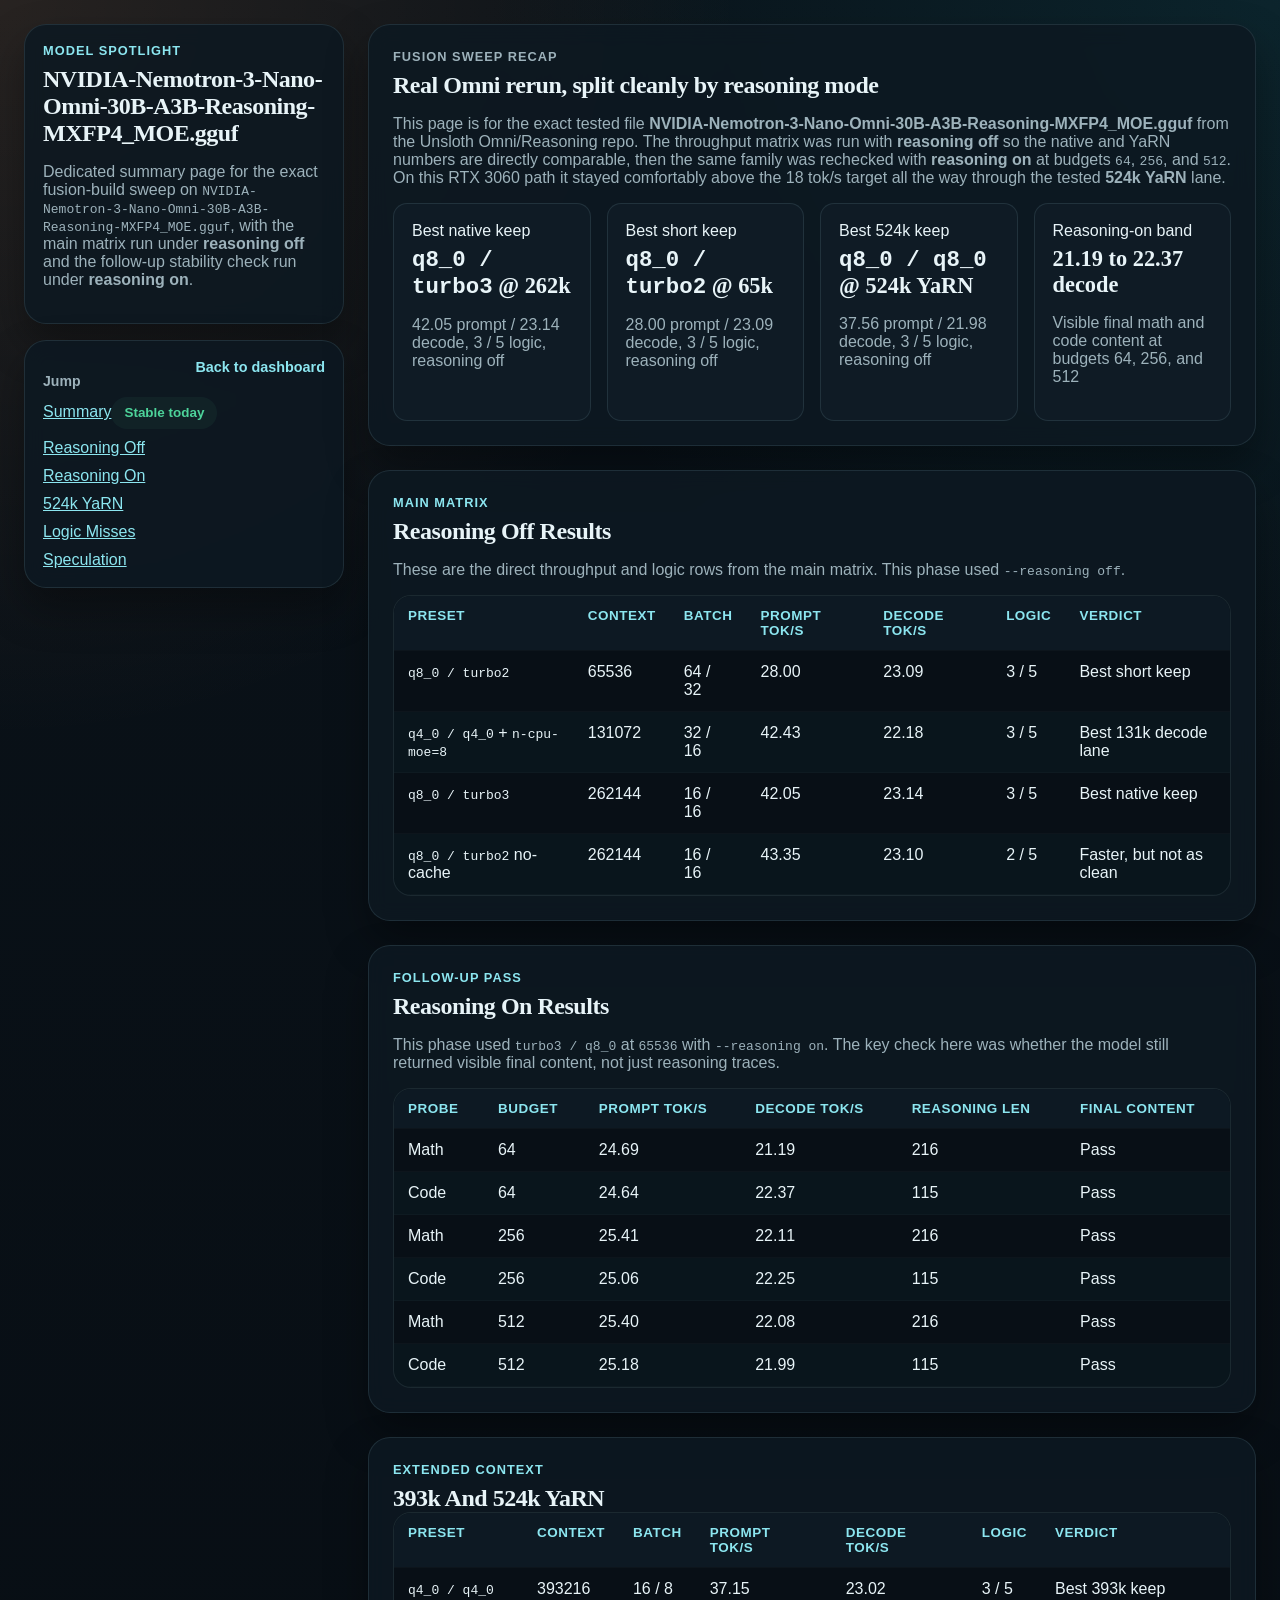
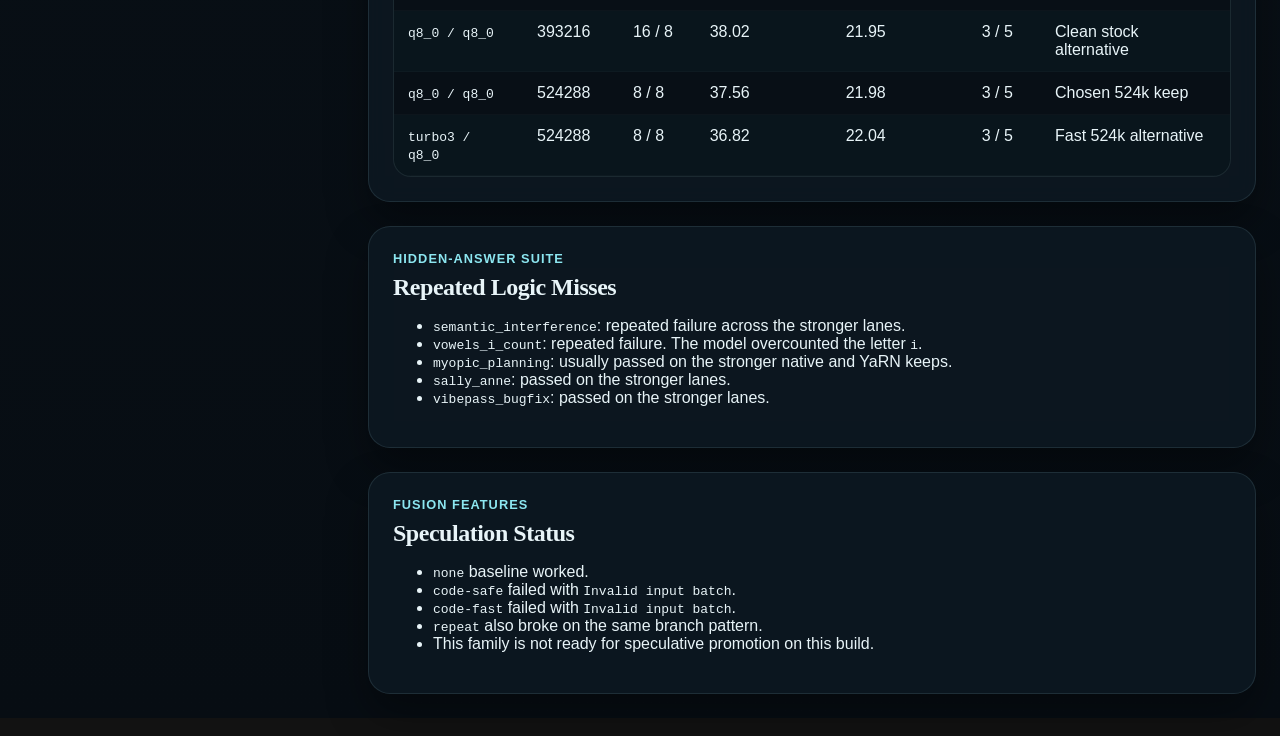
==== nemotron-3-nano-omni-30b-a3b-reasoning-mxfp4-moe.html @ 7bc3cec8 "Add Omni Nemotron reasoning split results" ====
<!DOCTYPE html>
<html lang="en">
<head>
  <meta charset="UTF-8">
  <meta name="viewport" content="width=device-width, initial-scale=1.0">
  <meta http-equiv="Content-Security-Policy" content="default-src 'self'; style-src 'self'; img-src 'self' data:; object-src 'none'; base-uri 'self'; form-action 'none'; frame-ancestors 'none'; upgrade-insecure-requests">
  <meta name="referrer" content="strict-origin-when-cross-origin">
  <meta name="color-scheme" content="dark">
  <title>NVIDIA-Nemotron-3-Nano-Omni-30B-A3B-Reasoning-MXFP4_MOE.gguf</title>
  <link rel="stylesheet" href="./styles.css">
</head>
<body>
  <div class="page-shell">
    <aside class="sidebar">
      <div class="brand-block">
        <p class="eyebrow">model spotlight</p>
        <h1>NVIDIA-Nemotron-3-Nano-Omni-30B-A3B-Reasoning-MXFP4_MOE.gguf</h1>
        <p class="sidebar-copy">
          Dedicated summary page for the exact fusion-build sweep on <code>NVIDIA-Nemotron-3-Nano-Omni-30B-A3B-Reasoning-MXFP4_MOE.gguf</code>, with the main matrix run under <strong>reasoning off</strong> and the follow-up stability check run under <strong>reasoning on</strong>.
        </p>
      </div>
      <section class="nav-panel">
        <div class="panel-header">
          <p class="panel-title">Jump</p>
          <a href="./index.html" class="mini-link">Back to dashboard</a>
        </div>
        <nav class="family-nav">
          <a class="family-link" href="#summary"><span>Summary</span><span class="nav-badge status-stable-today">Stable today</span></a>
          <a class="family-link" href="#native"><span>Reasoning Off</span></a>
          <a class="family-link" href="#reasoning"><span>Reasoning On</span></a>
          <a class="family-link" href="#yarn"><span>524k YaRN</span></a>
          <a class="family-link" href="#logic"><span>Logic Misses</span></a>
          <a class="family-link" href="#spec"><span>Speculation</span></a>
        </nav>
      </section>
    </aside>

    <main class="content">
      <section class="card hero" id="summary">
        <div class="hero-copy">
          <p class="eyebrow">Fusion sweep recap</p>
          <h2>Real Omni rerun, split cleanly by reasoning mode</h2>
          <p>
            This page is for the exact tested file <strong>NVIDIA-Nemotron-3-Nano-Omni-30B-A3B-Reasoning-MXFP4_MOE.gguf</strong> from the Unsloth Omni/Reasoning repo. The throughput matrix was run with <strong>reasoning off</strong> so the native and YaRN numbers are directly comparable, then the same family was rechecked with <strong>reasoning on</strong> at budgets <code>64</code>, <code>256</code>, and <code>512</code>. On this RTX 3060 path it stayed comfortably above the 18 tok/s target all the way through the tested <strong>524k YaRN</strong> lane.
          </p>
        </div>
        <div class="summary-grid">
          <article class="summary-card">
            <span>Best native keep</span>
            <strong><code>q8_0 / turbo3</code> @ 262k</strong>
            <p class="muted">42.05 prompt / 23.14 decode, 3 / 5 logic, reasoning off</p>
          </article>
          <article class="summary-card">
            <span>Best short keep</span>
            <strong><code>q8_0 / turbo2</code> @ 65k</strong>
            <p class="muted">28.00 prompt / 23.09 decode, 3 / 5 logic, reasoning off</p>
          </article>
          <article class="summary-card">
            <span>Best 524k keep</span>
            <strong><code>q8_0 / q8_0</code> @ 524k YaRN</strong>
            <p class="muted">37.56 prompt / 21.98 decode, 3 / 5 logic, reasoning off</p>
          </article>
          <article class="summary-card">
            <span>Reasoning-on band</span>
            <strong>21.19 to 22.37 decode</strong>
            <p class="muted">Visible final math and code content at budgets 64, 256, and 512</p>
          </article>
        </div>
      </section>

      <section class="card" id="native">
        <div class="section-head">
          <div>
            <p class="eyebrow">Main matrix</p>
            <h2>Reasoning Off Results</h2>
          </div>
        </div>
        <p class="muted">
          These are the direct throughput and logic rows from the main matrix. This phase used <code>--reasoning off</code>.
        </p>
        <div class="table-wrap">
          <table>
            <thead>
              <tr>
                <th>Preset</th>
                <th>Context</th>
                <th>Batch</th>
                <th>Prompt tok/s</th>
                <th>Decode tok/s</th>
                <th>Logic</th>
                <th>Verdict</th>
              </tr>
            </thead>
            <tbody>
              <tr>
                <td><code>q8_0 / turbo2</code></td>
                <td>65536</td>
                <td>64 / 32</td>
                <td>28.00</td>
                <td>23.09</td>
                <td>3 / 5</td>
                <td>Best short keep</td>
              </tr>
              <tr>
                <td><code>q4_0 / q4_0</code> + <code>n-cpu-moe=8</code></td>
                <td>131072</td>
                <td>32 / 16</td>
                <td>42.43</td>
                <td>22.18</td>
                <td>3 / 5</td>
                <td>Best 131k decode lane</td>
              </tr>
              <tr>
                <td><code>q8_0 / turbo3</code></td>
                <td>262144</td>
                <td>16 / 16</td>
                <td>42.05</td>
                <td>23.14</td>
                <td>3 / 5</td>
                <td>Best native keep</td>
              </tr>
              <tr>
                <td><code>q8_0 / turbo2</code> no-cache</td>
                <td>262144</td>
                <td>16 / 16</td>
                <td>43.35</td>
                <td>23.10</td>
                <td>2 / 5</td>
                <td>Faster, but not as clean</td>
              </tr>
            </tbody>
          </table>
        </div>
      </section>

      <section class="card" id="reasoning">
        <div class="section-head">
          <div>
            <p class="eyebrow">Follow-up pass</p>
            <h2>Reasoning On Results</h2>
          </div>
        </div>
        <p class="muted">
          This phase used <code>turbo3 / q8_0</code> at <code>65536</code> with <code>--reasoning on</code>. The key check here was whether the model still returned visible final content, not just reasoning traces.
        </p>
        <div class="table-wrap">
          <table>
            <thead>
              <tr>
                <th>Probe</th>
                <th>Budget</th>
                <th>Prompt tok/s</th>
                <th>Decode tok/s</th>
                <th>Reasoning len</th>
                <th>Final content</th>
              </tr>
            </thead>
            <tbody>
              <tr>
                <td>Math</td>
                <td>64</td>
                <td>24.69</td>
                <td>21.19</td>
                <td>216</td>
                <td>Pass</td>
              </tr>
              <tr>
                <td>Code</td>
                <td>64</td>
                <td>24.64</td>
                <td>22.37</td>
                <td>115</td>
                <td>Pass</td>
              </tr>
              <tr>
                <td>Math</td>
                <td>256</td>
                <td>25.41</td>
                <td>22.11</td>
                <td>216</td>
                <td>Pass</td>
              </tr>
              <tr>
                <td>Code</td>
                <td>256</td>
                <td>25.06</td>
                <td>22.25</td>
                <td>115</td>
                <td>Pass</td>
              </tr>
              <tr>
                <td>Math</td>
                <td>512</td>
                <td>25.40</td>
                <td>22.08</td>
                <td>216</td>
                <td>Pass</td>
              </tr>
              <tr>
                <td>Code</td>
                <td>512</td>
                <td>25.18</td>
                <td>21.99</td>
                <td>115</td>
                <td>Pass</td>
              </tr>
            </tbody>
          </table>
        </div>
      </section>

      <section class="card" id="yarn">
        <div class="section-head">
          <div>
            <p class="eyebrow">Extended context</p>
            <h2>393k And 524k YaRN</h2>
          </div>
        </div>
        <div class="table-wrap">
          <table>
            <thead>
              <tr>
                <th>Preset</th>
                <th>Context</th>
                <th>Batch</th>
                <th>Prompt tok/s</th>
                <th>Decode tok/s</th>
                <th>Logic</th>
                <th>Verdict</th>
              </tr>
            </thead>
            <tbody>
              <tr>
                <td><code>q4_0 / q4_0</code></td>
                <td>393216</td>
                <td>16 / 8</td>
                <td>37.15</td>
                <td>23.02</td>
                <td>3 / 5</td>
                <td>Best 393k keep</td>
              </tr>
              <tr>
                <td><code>q8_0 / q8_0</code></td>
                <td>393216</td>
                <td>16 / 8</td>
                <td>38.02</td>
                <td>21.95</td>
                <td>3 / 5</td>
                <td>Clean stock alternative</td>
              </tr>
              <tr>
                <td><code>q8_0 / q8_0</code></td>
                <td>524288</td>
                <td>8 / 8</td>
                <td>37.56</td>
                <td>21.98</td>
                <td>3 / 5</td>
                <td>Chosen 524k keep</td>
              </tr>
              <tr>
                <td><code>turbo3 / q8_0</code></td>
                <td>524288</td>
                <td>8 / 8</td>
                <td>36.82</td>
                <td>22.04</td>
                <td>3 / 5</td>
                <td>Fast 524k alternative</td>
              </tr>
            </tbody>
          </table>
        </div>
      </section>

      <section class="card" id="logic">
        <div class="section-head">
          <div>
            <p class="eyebrow">Hidden-answer suite</p>
            <h2>Repeated Logic Misses</h2>
          </div>
        </div>
        <ul>
          <li><code>semantic_interference</code>: repeated failure across the stronger lanes.</li>
          <li><code>vowels_i_count</code>: repeated failure. The model overcounted the letter <code>i</code>.</li>
          <li><code>myopic_planning</code>: usually passed on the stronger native and YaRN keeps.</li>
          <li><code>sally_anne</code>: passed on the stronger lanes.</li>
          <li><code>vibepass_bugfix</code>: passed on the stronger lanes.</li>
        </ul>
      </section>

      <section class="card" id="spec">
        <div class="section-head">
          <div>
            <p class="eyebrow">Fusion features</p>
            <h2>Speculation Status</h2>
          </div>
        </div>
        <ul>
          <li><code>none</code> baseline worked.</li>
          <li><code>code-safe</code> failed with <code>Invalid input batch</code>.</li>
          <li><code>code-fast</code> failed with <code>Invalid input batch</code>.</li>
          <li><code>repeat</code> also broke on the same branch pattern.</li>
          <li>This family is not ready for speculative promotion on this build.</li>
        </ul>
      </section>
    </main>
  </div>
</body>
</html>
---- styles.css ----
:root {
  --bg: #071018;
  --panel: rgba(13, 24, 33, 0.88);
  --panel-strong: #0f1b25;
  --text: #e8f4f8;
  --muted: #9db2bb;
  --border: rgba(119, 153, 168, 0.18);
  --accent: #1aa8b8;
  --accent-soft: rgba(26, 168, 184, 0.14);
  --accent-strong: #8ce6f0;
  --warm: #ff9f5c;
  --ok: #4dd39a;
  --warn: #ffbf75;
  --risk: #ff7b90;
  --shadow: 0 20px 42px rgba(0, 0, 0, 0.34);
  --radius: 22px;
  --radius-small: 14px;
  --font-display: "Fraunces", "Iowan Old Style", "Palatino Linotype", "Book Antiqua", serif;
  --font-body: "Atkinson Hyperlegible", "IBM Plex Sans", "Avenir Next", "Segoe UI", sans-serif;
}

* {
  box-sizing: border-box;
}

html {
  scroll-behavior: smooth;
}

body {
  margin: 0;
  min-height: 100vh;
  color: var(--text);
  font-family: var(--font-body);
  background:
    radial-gradient(circle at top left, rgba(255, 159, 92, 0.12), transparent 28%),
    radial-gradient(circle at top right, rgba(26, 168, 184, 0.12), transparent 30%),
    linear-gradient(180deg, #0a1219 0%, #070d13 100%);
}

a {
  color: var(--accent-strong);
}

.page-shell {
  display: grid;
  grid-template-columns: minmax(260px, 320px) minmax(0, 1fr);
  gap: 24px;
  padding: 24px;
}

.sidebar {
  position: sticky;
  top: 24px;
  align-self: start;
  display: grid;
  gap: 16px;
  max-height: calc(100vh - 48px);
  grid-template-rows: auto auto auto minmax(0, 1fr) auto;
  min-height: 0;
}

.brand-block,
.search-panel,
.filter-panel,
.nav-panel,
.sidebar-note,
.card,
.model-card {
  background: var(--panel);
  border: 1px solid var(--border);
  border-radius: var(--radius);
  box-shadow: var(--shadow);
  backdrop-filter: blur(10px);
}

.brand-block,
.search-panel,
.filter-panel,
.nav-panel,
.sidebar-note {
  padding: 18px;
}

.brand-block h1,
.content h2,
.family-header h2,
.model-head h3 {
  margin: 0;
  font-family: var(--font-display);
  font-weight: 600;
  letter-spacing: -0.02em;
}

.content {
  display: grid;
  gap: 24px;
}

.card,
.family-card,
.model-card {
  padding: 24px;
}

.eyebrow {
  margin: 0 0 8px;
  color: var(--accent-strong);
  font-size: 0.8rem;
  font-weight: 700;
  letter-spacing: 0.08em;
  text-transform: uppercase;
}

.sidebar-copy,
.hero-copy p,
.section-copy,
.family-summary,
.model-summary,
.panel-title,
.sidebar-note p,
.muted {
  color: var(--muted);
}

.search-panel span,
.panel-title {
  display: block;
  margin-bottom: 8px;
  font-size: 0.88rem;
  font-weight: 700;
}

.search-panel input {
  width: 100%;
  padding: 12px 14px;
  border: 1px solid var(--border);
  border-radius: 999px;
  background: rgba(7, 16, 24, 0.88);
  color: var(--text);
  font: inherit;
}

.search-panel input::placeholder {
  color: rgba(157, 178, 187, 0.78);
}

.filter-row,
.badge-row,
.meta-row,
.pill-row,
.hero-links,
.section-links {
  display: flex;
  flex-wrap: wrap;
  gap: 10px;
}

.filter-button,
.status-pill,
.metric-pill,
.table-pill,
.nav-badge {
  display: inline-flex;
  align-items: center;
  gap: 8px;
  padding: 8px 12px;
  border-radius: 999px;
  border: 1px solid transparent;
  font-size: 0.84rem;
  font-weight: 700;
  line-height: 1;
}

.filter-button {
  cursor: pointer;
  background: rgba(10, 19, 27, 0.76);
  border-color: var(--border);
  color: var(--muted);
}

.filter-button.active {
  background: var(--accent);
  color: #061117;
  border-color: var(--accent);
}

.status-stable-today,
.status-pass,
.status-promote,
.status-winner,
.status-retrieval-pass,
.status-reasoning-on,
 .status-stable-compact-ceiling,
 .status-best-short-lane,
 .status-best-extension-lane {
  background: rgba(45, 117, 88, 0.12);
  color: var(--ok);
}

.status-experimental-but-usable,
.status-usable,
.status-safe-alternative,
.status-reasoning-off,
 .status-fallback-batch,
 .status-baseline,
 .status-strong-alternative,
 .status-coherent-fallback {
  background: rgba(29, 107, 115, 0.12);
  color: var(--accent-strong);
}

.status-present-in-code-but-not-ready,
.status-fail,
.status-regressed,
.status-not-usable,
 .status-risk,
 .status-broken {
  background: rgba(142, 63, 63, 0.12);
  color: var(--risk);
}

.status-warning,
.status-coherent-but-slower {
  background: rgba(171, 93, 34, 0.12);
  color: var(--warn);
}

.family-nav {
  display: grid;
  gap: 10px;
  overflow-y: auto;
  min-height: 0;
  padding-right: 6px;
}

.nav-panel {
  display: grid;
  grid-template-rows: auto minmax(0, 1fr);
  min-height: 0;
}

.nav-group {
  display: grid;
  gap: 10px;
  padding: 14px;
  border-radius: var(--radius-small);
  background: rgba(9, 18, 26, 0.82);
  border: 1px solid var(--border);
}

.nav-item {
  display: grid;
  gap: 8px;
  padding: 0;
  text-decoration: none;
  background: transparent;
  border: 0;
  color: inherit;
}

.nav-item:hover,
.nav-item:focus {
  transform: translateY(-1px);
}

.nav-model-list {
  display: grid;
  gap: 8px;
}

.nav-subitem {
  display: block;
  padding: 10px 12px;
  border-radius: 12px;
  text-decoration: none;
  background: rgba(255, 255, 255, 0.03);
  border: 1px solid rgba(140, 230, 240, 0.08);
  color: var(--muted);
  font-size: 0.92rem;
  line-height: 1.35;
}

.nav-subitem:hover,
.nav-subitem:focus {
  color: var(--text);
  border-color: rgba(140, 230, 240, 0.22);
  background: rgba(140, 230, 240, 0.06);
}

.nav-title {
  font-weight: 700;
}

.mini-link {
  font-size: 0.9rem;
  font-weight: 700;
  text-decoration: none;
}

.panel-header,
.section-head,
.family-header,
.model-head {
  display: flex;
  align-items: start;
  justify-content: space-between;
  gap: 16px;
}

.summary-grid,
.glossary-grid,
.recommended-grid,
.model-grid,
.metrics-grid,
.edge-grid,
.status-guide {
  display: grid;
  gap: 16px;
}

.summary-grid,
.recommended-grid,
.metrics-grid {
  grid-template-columns: repeat(auto-fit, minmax(180px, 1fr));
}

.glossary-grid,
.edge-grid,
.status-guide {
  grid-template-columns: repeat(auto-fit, minmax(220px, 1fr));
}

.summary-card,
.recommended-card,
.glossary-item,
.status-item,
.edge-item,
.metric-card {
  padding: 18px;
  border-radius: var(--radius-small);
  border: 1px solid var(--border);
  background: var(--panel-strong);
}

.summary-card strong,
.recommended-card strong,
.metric-card strong {
  display: block;
  margin-top: 6px;
  font-size: 1.4rem;
  font-family: var(--font-display);
}

.hero-links a,
.section-links a {
  display: inline-flex;
  align-items: center;
  gap: 8px;
  padding: 10px 14px;
  border-radius: 999px;
  border: 1px solid var(--border);
  background: rgba(10, 19, 27, 0.76);
  font-weight: 700;
  text-decoration: none;
}

.family-sections {
  display: grid;
  gap: 24px;
}

.family-card {
  display: grid;
  gap: 20px;
  background: rgba(10, 18, 26, 0.92);
  border: 1px solid rgba(26, 168, 184, 0.16);
  border-radius: 30px;
  box-shadow: var(--shadow);
}

.family-summary {
  max-width: 76ch;
  line-height: 1.6;
}

.family-highlight-list {
  margin: 0;
  padding-left: 20px;
  color: var(--muted);
}

.family-highlight-list li + li {
  margin-top: 8px;
}

.model-grid {
  grid-template-columns: repeat(auto-fit, minmax(320px, 1fr));
}

.model-card {
  display: grid;
  gap: 18px;
  background: rgba(15, 27, 37, 0.92);
  border-radius: 26px;
}

.setting-list,
.setting-list dd,
.setting-list dt {
  margin: 0;
}

.setting-list {
  display: grid;
  grid-template-columns: repeat(auto-fit, minmax(160px, 1fr));
  gap: 12px;
  padding: 0;
}

.setting-list div {
  padding: 12px 14px;
  border-radius: var(--radius-small);
  background: rgba(26, 168, 184, 0.08);
  border: 1px solid rgba(26, 168, 184, 0.12);
}

.setting-list dt {
  margin-bottom: 4px;
  font-size: 0.82rem;
  font-weight: 700;
  color: var(--accent-strong);
  text-transform: uppercase;
  letter-spacing: 0.04em;
}

.setting-list dd {
  font-weight: 600;
}

.table-block {
  display: grid;
  gap: 10px;
}

.table-title {
  display: flex;
  align-items: center;
  justify-content: space-between;
  gap: 12px;
}

.table-title h4 {
  margin: 0;
  font-size: 1rem;
}

.table-wrap {
  overflow-x: auto;
  border: 1px solid var(--border);
  border-radius: 18px;
  background: rgba(8, 15, 21, 0.82);
}

table {
  width: 100%;
  border-collapse: collapse;
  min-width: 640px;
}

th,
td {
  padding: 12px 14px;
  text-align: left;
  vertical-align: top;
  border-bottom: 1px solid rgba(66, 83, 89, 0.09);
}

th {
  position: sticky;
  top: 0;
  background: #0d1923;
  font-size: 0.84rem;
  text-transform: uppercase;
  letter-spacing: 0.04em;
  color: var(--accent-strong);
}

tbody tr:nth-child(even) {
  background: rgba(26, 168, 184, 0.04);
}

.value-note {
  display: block;
  margin-top: 4px;
  color: var(--muted);
  font-size: 0.88rem;
}

.empty-state {
  padding: 18px;
  border-radius: 18px;
  background: rgba(255, 191, 117, 0.08);
  color: var(--warn);
}

.noscript-banner {
  margin: 16px 24px 24px;
  padding: 14px 16px;
  border-radius: 18px;
  background: rgba(255, 123, 144, 0.12);
  color: var(--risk);
}

@media (max-width: 1100px) {
  .page-shell {
    grid-template-columns: 1fr;
  }

  .sidebar {
    position: static;
    max-height: none;
    grid-template-rows: none;
  }

  .nav-panel,
  .family-nav {
    min-height: auto;
  }
}

@media (max-width: 720px) {
  .page-shell {
    padding: 14px;
    gap: 14px;
  }

  .card,
  .family-card,
  .model-card,
  .brand-block,
  .search-panel,
  .filter-panel,
  .nav-panel,
  .sidebar-note {
    padding: 18px;
  }

  .model-grid {
    grid-template-columns: 1fr;
  }

  table {
    min-width: 560px;
  }
}
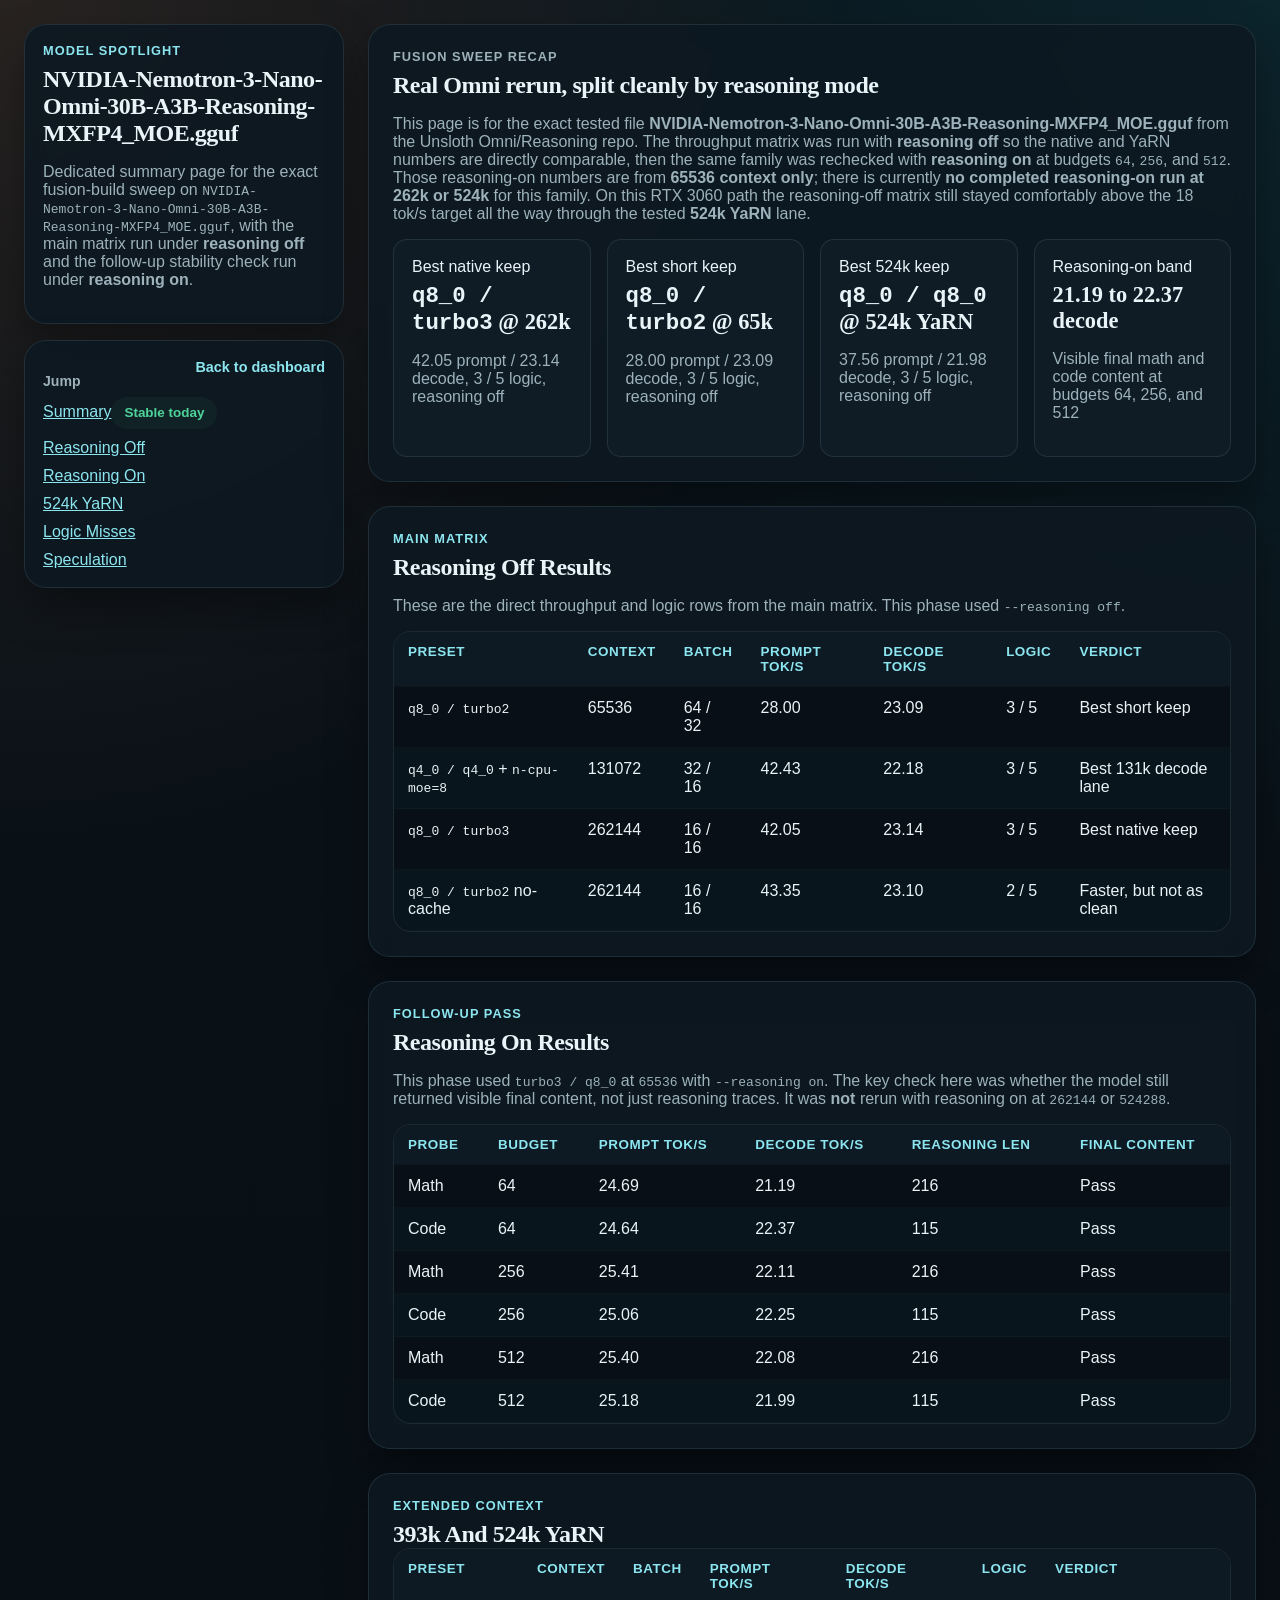
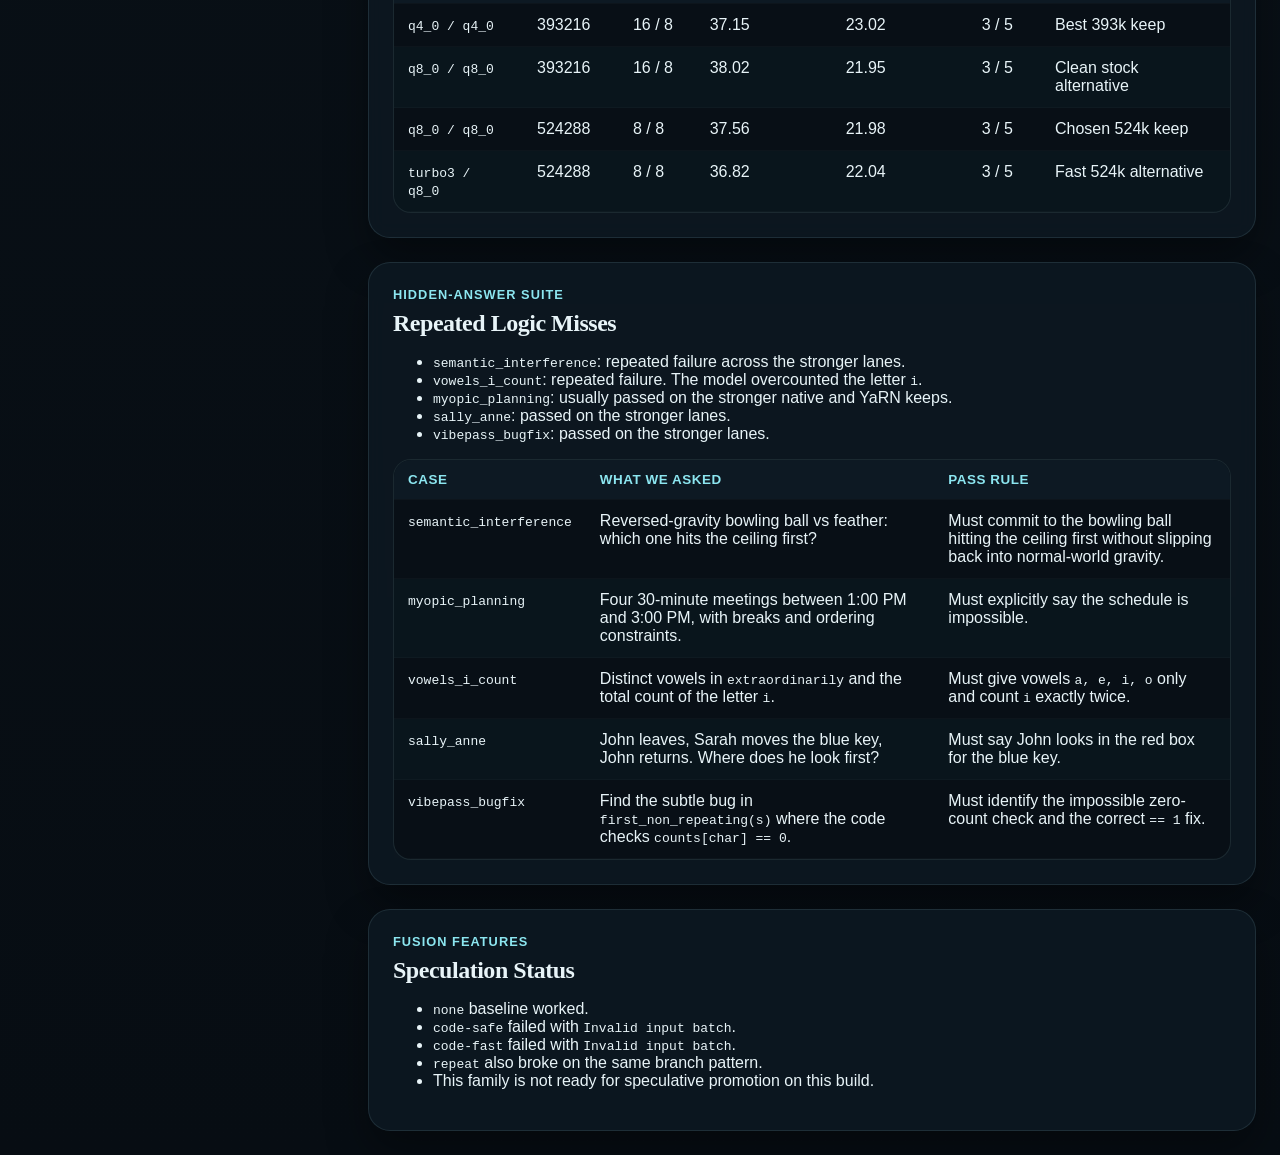
==== commit bc1e598c: "Clarify Omni reasoning scope and logic suite" ====
--- a/nemotron-3-nano-omni-30b-a3b-reasoning-mxfp4-moe.html
+++ b/nemotron-3-nano-omni-30b-a3b-reasoning-mxfp4-moe.html
@@ -41,7 +41,7 @@
           <p class="eyebrow">Fusion sweep recap</p>
           <h2>Real Omni rerun, split cleanly by reasoning mode</h2>
           <p>
-            This page is for the exact tested file <strong>NVIDIA-Nemotron-3-Nano-Omni-30B-A3B-Reasoning-MXFP4_MOE.gguf</strong> from the Unsloth Omni/Reasoning repo. The throughput matrix was run with <strong>reasoning off</strong> so the native and YaRN numbers are directly comparable, then the same family was rechecked with <strong>reasoning on</strong> at budgets <code>64</code>, <code>256</code>, and <code>512</code>. On this RTX 3060 path it stayed comfortably above the 18 tok/s target all the way through the tested <strong>524k YaRN</strong> lane.
+            This page is for the exact tested file <strong>NVIDIA-Nemotron-3-Nano-Omni-30B-A3B-Reasoning-MXFP4_MOE.gguf</strong> from the Unsloth Omni/Reasoning repo. The throughput matrix was run with <strong>reasoning off</strong> so the native and YaRN numbers are directly comparable, then the same family was rechecked with <strong>reasoning on</strong> at budgets <code>64</code>, <code>256</code>, and <code>512</code>. Those reasoning-on numbers are from <strong>65536 context only</strong>; there is currently <strong>no completed reasoning-on run at 262k or 524k</strong> for this family. On this RTX 3060 path the reasoning-off matrix still stayed comfortably above the 18 tok/s target all the way through the tested <strong>524k YaRN</strong> lane.
           </p>
         </div>
         <div class="summary-grid">
@@ -141,7 +141,7 @@
           </div>
         </div>
         <p class="muted">
-          This phase used <code>turbo3 / q8_0</code> at <code>65536</code> with <code>--reasoning on</code>. The key check here was whether the model still returned visible final content, not just reasoning traces.
+          This phase used <code>turbo3 / q8_0</code> at <code>65536</code> with <code>--reasoning on</code>. The key check here was whether the model still returned visible final content, not just reasoning traces. It was <strong>not</strong> rerun with reasoning on at <code>262144</code> or <code>524288</code>.
         </p>
         <div class="table-wrap">
           <table>
@@ -285,6 +285,44 @@
           <li><code>sally_anne</code>: passed on the stronger lanes.</li>
           <li><code>vibepass_bugfix</code>: passed on the stronger lanes.</li>
         </ul>
+        <div class="table-wrap">
+          <table>
+            <thead>
+              <tr>
+                <th>Case</th>
+                <th>What we asked</th>
+                <th>Pass rule</th>
+              </tr>
+            </thead>
+            <tbody>
+              <tr>
+                <td><code>semantic_interference</code></td>
+                <td>Reversed-gravity bowling ball vs feather: which one hits the ceiling first?</td>
+                <td>Must commit to the bowling ball hitting the ceiling first without slipping back into normal-world gravity.</td>
+              </tr>
+              <tr>
+                <td><code>myopic_planning</code></td>
+                <td>Four 30-minute meetings between 1:00 PM and 3:00 PM, with breaks and ordering constraints.</td>
+                <td>Must explicitly say the schedule is impossible.</td>
+              </tr>
+              <tr>
+                <td><code>vowels_i_count</code></td>
+                <td>Distinct vowels in <code>extraordinarily</code> and the total count of the letter <code>i</code>.</td>
+                <td>Must give vowels <code>a, e, i, o</code> only and count <code>i</code> exactly twice.</td>
+              </tr>
+              <tr>
+                <td><code>sally_anne</code></td>
+                <td>John leaves, Sarah moves the blue key, John returns. Where does he look first?</td>
+                <td>Must say John looks in the red box for the blue key.</td>
+              </tr>
+              <tr>
+                <td><code>vibepass_bugfix</code></td>
+                <td>Find the subtle bug in <code>first_non_repeating(s)</code> where the code checks <code>counts[char] == 0</code>.</td>
+                <td>Must identify the impossible zero-count check and the correct <code>== 1</code> fix.</td>
+              </tr>
+            </tbody>
+          </table>
+        </div>
       </section>
 
       <section class="card" id="spec">
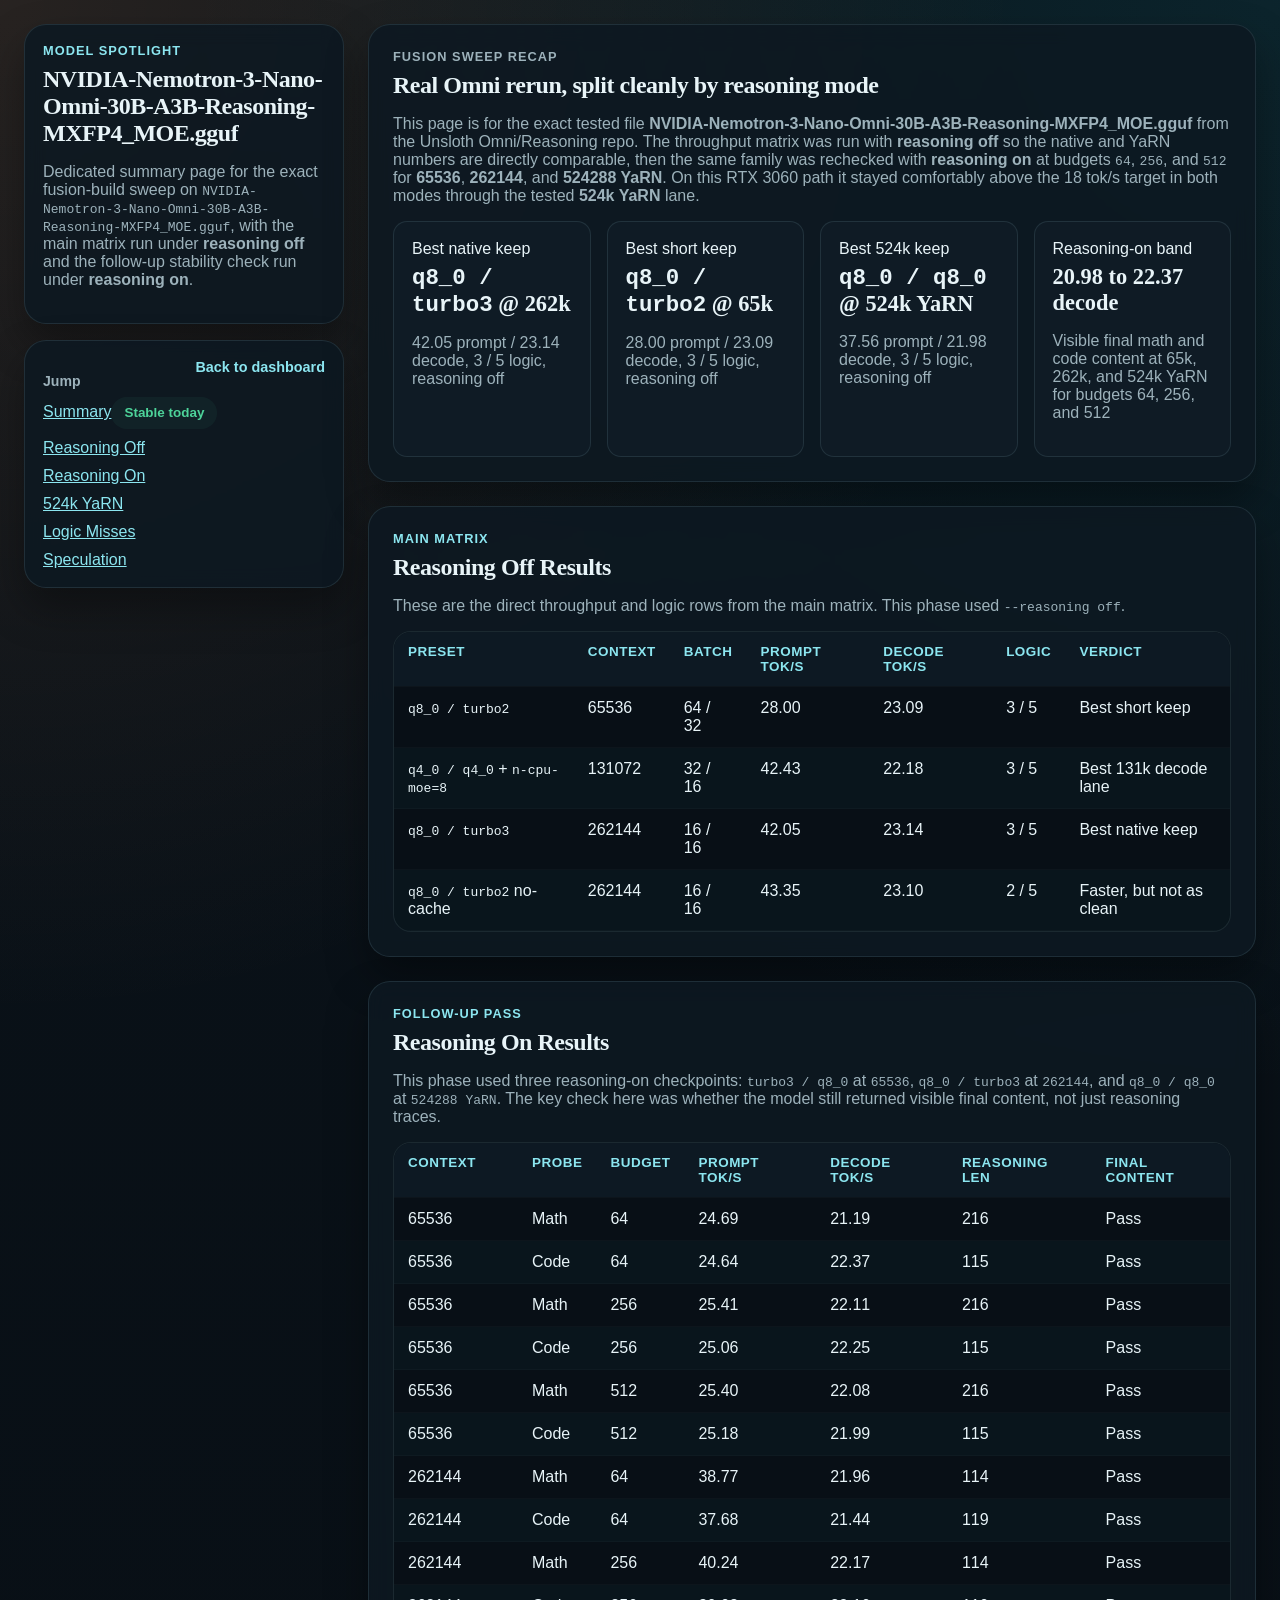
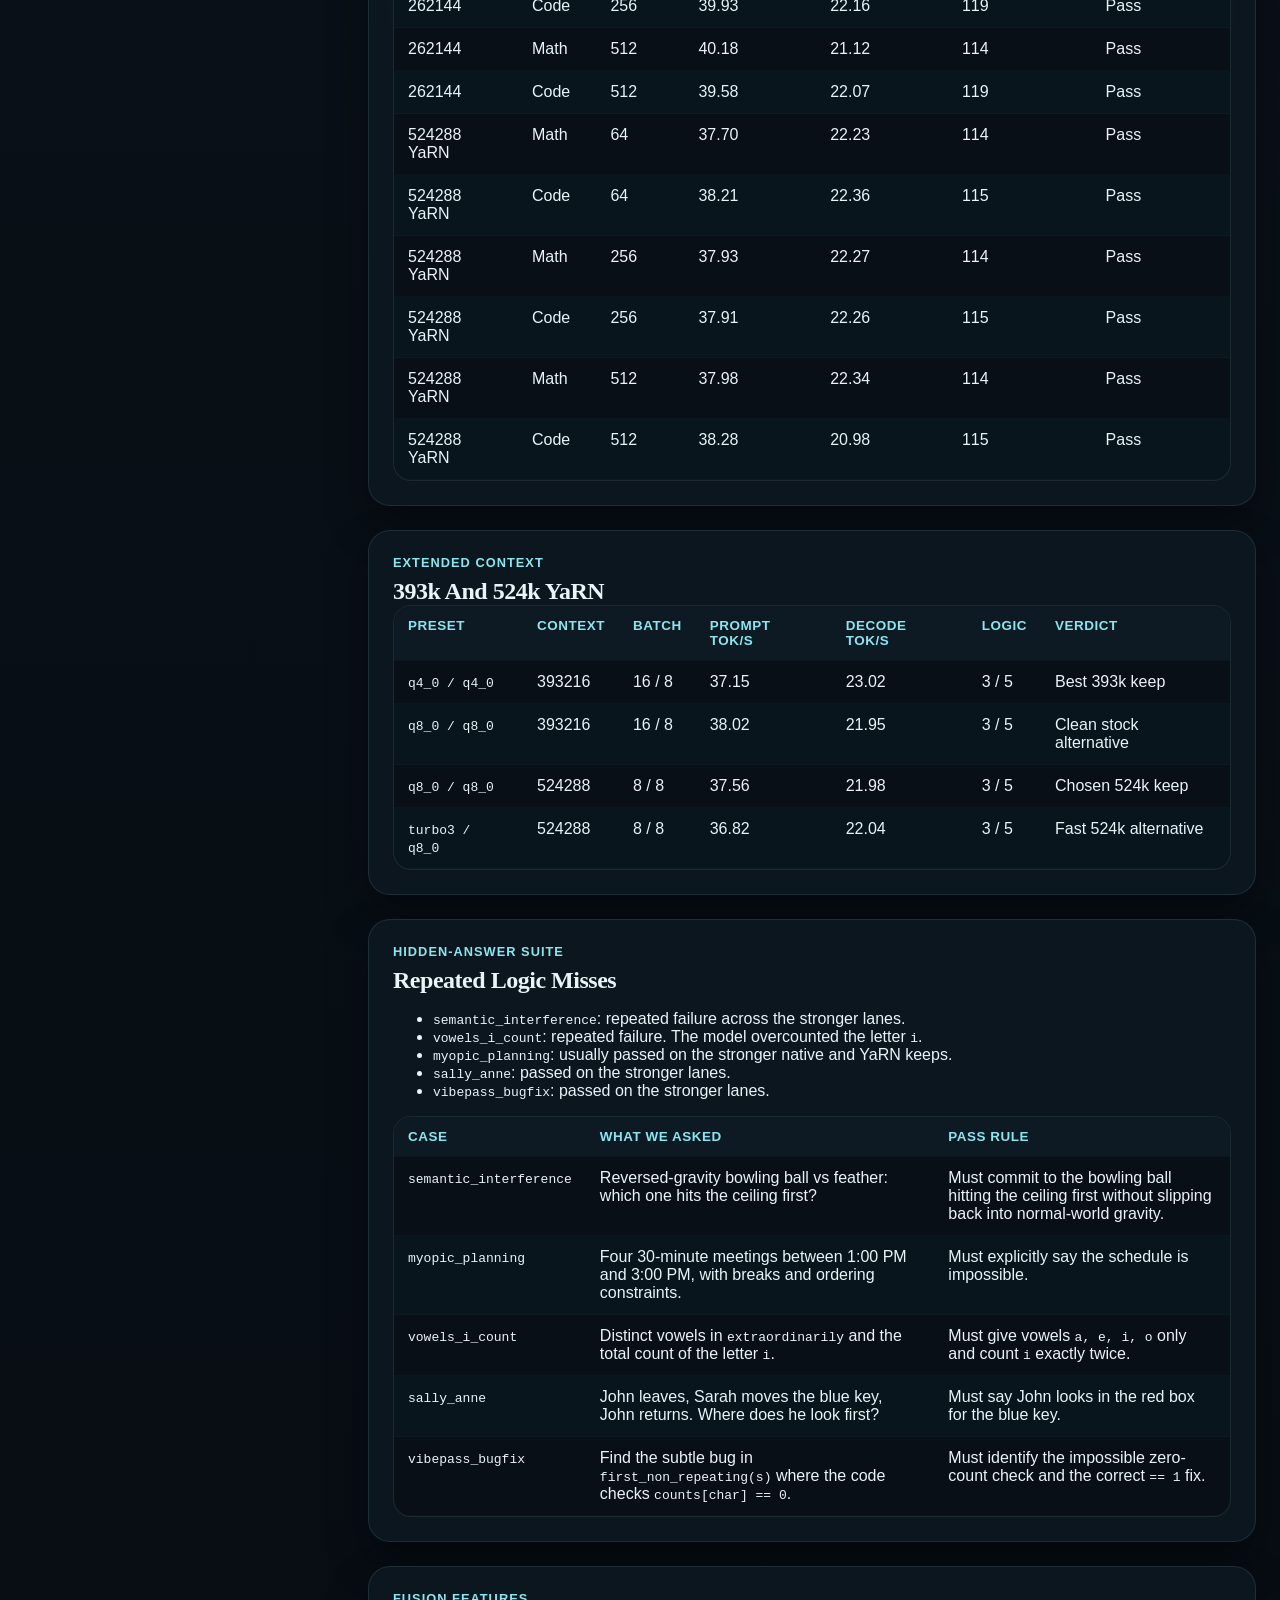
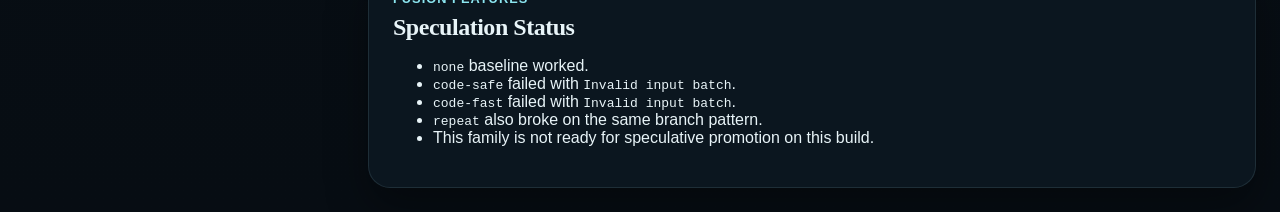
==== commit 419cfc7a: "Add Omni 262k and 524k reasoning results" ====
--- a/nemotron-3-nano-omni-30b-a3b-reasoning-mxfp4-moe.html
+++ b/nemotron-3-nano-omni-30b-a3b-reasoning-mxfp4-moe.html
@@ -41,7 +41,7 @@
           <p class="eyebrow">Fusion sweep recap</p>
           <h2>Real Omni rerun, split cleanly by reasoning mode</h2>
           <p>
-            This page is for the exact tested file <strong>NVIDIA-Nemotron-3-Nano-Omni-30B-A3B-Reasoning-MXFP4_MOE.gguf</strong> from the Unsloth Omni/Reasoning repo. The throughput matrix was run with <strong>reasoning off</strong> so the native and YaRN numbers are directly comparable, then the same family was rechecked with <strong>reasoning on</strong> at budgets <code>64</code>, <code>256</code>, and <code>512</code>. Those reasoning-on numbers are from <strong>65536 context only</strong>; there is currently <strong>no completed reasoning-on run at 262k or 524k</strong> for this family. On this RTX 3060 path the reasoning-off matrix still stayed comfortably above the 18 tok/s target all the way through the tested <strong>524k YaRN</strong> lane.
+            This page is for the exact tested file <strong>NVIDIA-Nemotron-3-Nano-Omni-30B-A3B-Reasoning-MXFP4_MOE.gguf</strong> from the Unsloth Omni/Reasoning repo. The throughput matrix was run with <strong>reasoning off</strong> so the native and YaRN numbers are directly comparable, then the same family was rechecked with <strong>reasoning on</strong> at budgets <code>64</code>, <code>256</code>, and <code>512</code> for <strong>65536</strong>, <strong>262144</strong>, and <strong>524288 YaRN</strong>. On this RTX 3060 path it stayed comfortably above the 18 tok/s target in both modes through the tested <strong>524k YaRN</strong> lane.
           </p>
         </div>
         <div class="summary-grid">
@@ -62,8 +62,8 @@
           </article>
           <article class="summary-card">
             <span>Reasoning-on band</span>
-            <strong>21.19 to 22.37 decode</strong>
-            <p class="muted">Visible final math and code content at budgets 64, 256, and 512</p>
+            <strong>20.98 to 22.37 decode</strong>
+            <p class="muted">Visible final math and code content at 65k, 262k, and 524k YaRN for budgets 64, 256, and 512</p>
           </article>
         </div>
       </section>
@@ -141,12 +141,13 @@
           </div>
         </div>
         <p class="muted">
-          This phase used <code>turbo3 / q8_0</code> at <code>65536</code> with <code>--reasoning on</code>. The key check here was whether the model still returned visible final content, not just reasoning traces. It was <strong>not</strong> rerun with reasoning on at <code>262144</code> or <code>524288</code>.
+          This phase used three reasoning-on checkpoints: <code>turbo3 / q8_0</code> at <code>65536</code>, <code>q8_0 / turbo3</code> at <code>262144</code>, and <code>q8_0 / q8_0</code> at <code>524288 YaRN</code>. The key check here was whether the model still returned visible final content, not just reasoning traces.
         </p>
         <div class="table-wrap">
           <table>
             <thead>
               <tr>
+                <th>Context</th>
                 <th>Probe</th>
                 <th>Budget</th>
                 <th>Prompt tok/s</th>
@@ -157,6 +158,7 @@
             </thead>
             <tbody>
               <tr>
+                <td>65536</td>
                 <td>Math</td>
                 <td>64</td>
                 <td>24.69</td>
@@ -165,6 +167,7 @@
                 <td>Pass</td>
               </tr>
               <tr>
+                <td>65536</td>
                 <td>Code</td>
                 <td>64</td>
                 <td>24.64</td>
@@ -173,6 +176,7 @@
                 <td>Pass</td>
               </tr>
               <tr>
+                <td>65536</td>
                 <td>Math</td>
                 <td>256</td>
                 <td>25.41</td>
@@ -181,6 +185,7 @@
                 <td>Pass</td>
               </tr>
               <tr>
+                <td>65536</td>
                 <td>Code</td>
                 <td>256</td>
                 <td>25.06</td>
@@ -189,6 +194,7 @@
                 <td>Pass</td>
               </tr>
               <tr>
+                <td>65536</td>
                 <td>Math</td>
                 <td>512</td>
                 <td>25.40</td>
@@ -197,10 +203,119 @@
                 <td>Pass</td>
               </tr>
               <tr>
+                <td>65536</td>
                 <td>Code</td>
                 <td>512</td>
                 <td>25.18</td>
                 <td>21.99</td>
+                <td>115</td>
+                <td>Pass</td>
+              </tr>
+              <tr>
+                <td>262144</td>
+                <td>Math</td>
+                <td>64</td>
+                <td>38.77</td>
+                <td>21.96</td>
+                <td>114</td>
+                <td>Pass</td>
+              </tr>
+              <tr>
+                <td>262144</td>
+                <td>Code</td>
+                <td>64</td>
+                <td>37.68</td>
+                <td>21.44</td>
+                <td>119</td>
+                <td>Pass</td>
+              </tr>
+              <tr>
+                <td>262144</td>
+                <td>Math</td>
+                <td>256</td>
+                <td>40.24</td>
+                <td>22.17</td>
+                <td>114</td>
+                <td>Pass</td>
+              </tr>
+              <tr>
+                <td>262144</td>
+                <td>Code</td>
+                <td>256</td>
+                <td>39.93</td>
+                <td>22.16</td>
+                <td>119</td>
+                <td>Pass</td>
+              </tr>
+              <tr>
+                <td>262144</td>
+                <td>Math</td>
+                <td>512</td>
+                <td>40.18</td>
+                <td>21.12</td>
+                <td>114</td>
+                <td>Pass</td>
+              </tr>
+              <tr>
+                <td>262144</td>
+                <td>Code</td>
+                <td>512</td>
+                <td>39.58</td>
+                <td>22.07</td>
+                <td>119</td>
+                <td>Pass</td>
+              </tr>
+              <tr>
+                <td>524288 YaRN</td>
+                <td>Math</td>
+                <td>64</td>
+                <td>37.70</td>
+                <td>22.23</td>
+                <td>114</td>
+                <td>Pass</td>
+              </tr>
+              <tr>
+                <td>524288 YaRN</td>
+                <td>Code</td>
+                <td>64</td>
+                <td>38.21</td>
+                <td>22.36</td>
+                <td>115</td>
+                <td>Pass</td>
+              </tr>
+              <tr>
+                <td>524288 YaRN</td>
+                <td>Math</td>
+                <td>256</td>
+                <td>37.93</td>
+                <td>22.27</td>
+                <td>114</td>
+                <td>Pass</td>
+              </tr>
+              <tr>
+                <td>524288 YaRN</td>
+                <td>Code</td>
+                <td>256</td>
+                <td>37.91</td>
+                <td>22.26</td>
+                <td>115</td>
+                <td>Pass</td>
+              </tr>
+              <tr>
+                <td>524288 YaRN</td>
+                <td>Math</td>
+                <td>512</td>
+                <td>37.98</td>
+                <td>22.34</td>
+                <td>114</td>
+                <td>Pass</td>
+              </tr>
+              <tr>
+                <td>524288 YaRN</td>
+                <td>Code</td>
+                <td>512</td>
+                <td>38.28</td>
+                <td>20.98</td>
                 <td>115</td>
                 <td>Pass</td>
               </tr>
